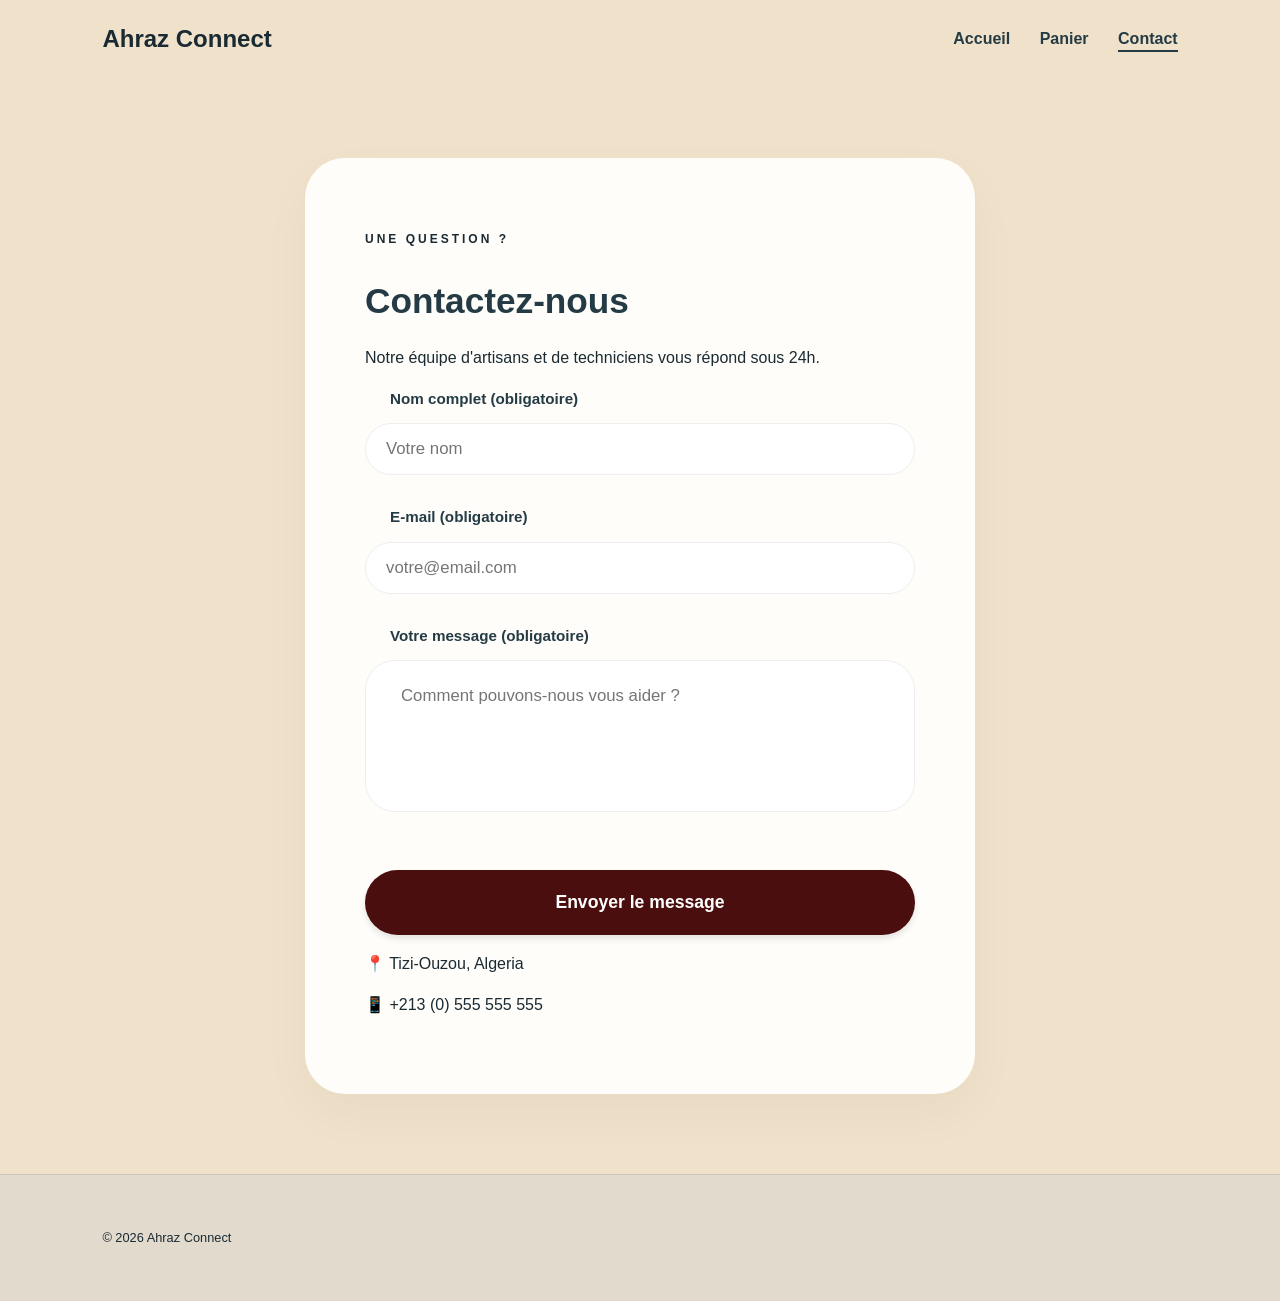
==== contact.html @ b3f805a6 "Add files via upload" ====
<!DOCTYPE html>
<html lang="fr">
<head>
    <meta charset="UTF-8">
    <meta name="viewport" content="width=device-width, initial-scale=1.0">
    <title>Ahraz Connect | Contact</title>
    <link rel="stylesheet" href="style.css"> </head>
<body>

    <header class="main-header">
        <div class="logo">Ahraz Connect</div>
        <nav class="nav-links">
            <a href="index.html">Accueil</a>
            <a href="panier.html">Panier</a>
            <a href="contact.html" class="active">Contact</a>
        </nav>
    </header>

    <main class="contact-container">
        <div class="contact-box">
            <p class="section-label">UNE QUESTION ?</p>
            <h1>Contactez-nous</h1>
            <p class="contact-intro">Notre équipe d'artisans et de techniciens vous répond sous 24h.</p>

            <form action="https://docs.google.com/forms/d/e/1FAIpQLSd2Mp45MvZSPIzPlOoyqnC7SRB7zeiR-UqpfzRh3BKKd49f9A/formResponse" method="POST">
                
                <div class="form-group">
                    <label>Nom complet <span>(obligatoire)</span></label>
                    <input type="text" name="entry.1020210725" placeholder="Votre nom" required>
                </div>

                <div class="form-group">
                    <label>E-mail <span>(obligatoire)</span></label>
                    <input type="email" name="entry.279054121" placeholder="votre@email.com" required>
                </div>

                <div class="form-group">
                    <label>Votre message <span>(obligatoire)</span></label>
                    <textarea name="entry.23351988" placeholder="Comment pouvons-nous vous aider ?" rows="5" required></textarea>
                </div>

                <button type="submit" class="btn-contact">Envoyer le message</button>
            </form>

            <div class="contact-footer">
                <p>📍 Tizi-Ouzou, Algeria</p>
                <p>📱 +213 (0) 555 555 555</p>
            </div>
        </div>
    </main>

    <footer class="main-footer">
        <p>© 2026 Ahraz Connect</p>
    </footer>

</body>
</html>
---- style.css ----
:root {
    --bg-cream: #f0e2ca;
    --dark-blue: #243b45;
    --deep-red: #4a0e0e;
    --text-light: #f3e5c9;
    --text-dark: #1a2a33;
    --another:#e2dacc;
}

body {
    font-family: 'Segoe UI', Tahoma, Geneva, Verdana, sans-serif;
    margin: 0;
    background-color: var(--another);
    color: var(--text-dark);
    line-height: 1.6;
}

/* Header */
.main-header {
    display: flex;
    justify-content: space-between;
    align-items: center;
    padding: 20px 8%;
    background-color: var(--bg-cream);
    position: sticky;
    top: 0;
    z-index: 1000;
}

.logo { font-weight: 900; font-size: 1.5rem; color: var(--text-dark); }

.nav-links a {
    text-decoration: none;
    color: var(--text-dark);
    margin-left: 25px;
    font-weight: 600;
    font-size: 1.2 rem;
}

/* Section Hero (Bleu Nuit) */
.hero {
    background-color: var(--dark-blue);
    color: var(--text-light);
    display: flex;
    align-items: center;
    padding: 80px 8%;
    min-height: 70vh;
    gap: 50px;
}

.hero-content { flex: 1; }
.hero-content h1 { font-size: 3.5rem; line-height: 1.1; margin: 15px 0; }
.hero-content h1 span { font-style: italic; font-weight: 300; }
.hero-content .subtitle { letter-spacing: 3px; font-size: 0.8rem; opacity: 0.8; }
.hero-content .description { max-width: 500px; margin-bottom: 40px; opacity: 0.9; }

.hero-image { flex: 1; display: flex; justify-content: center; }
.hero-image img { 
    max-width: 100%; 
    border-radius: 20px; 
    box-shadow: 0 20px 40px rgba(0,0,0,0.3);
}

/* Boutons */
.cta-light {
    background-color: var(--text-light);
    color: var(--deep-red);
    padding: 15px 35px;
    border-radius: 50px;
    text-decoration: none;
    font-weight: bold;
}

.cta-dark {
    background-color: var(--deep-red);
    color:white;
    padding: 18px 45px;
    border-radius: 50px;
    text-decoration: none;
    font-weight: bold;
    display: inline-block;
}

/* Features */
.features {
    padding: 80px 8%;
    text-align: center;
}

.features h2 { font-size: 2.5rem; margin-bottom: 50px; }

.features-grid {
    display: flex;
    gap: 30px;
    justify-content: center;
}

.feature-card {
    background: rgba(255, 255, 255, 0.4);
    padding: 40px;
    border-radius: 15px;
    flex: 1;
    transition: transform 0.3s;
}

.feature-card:hover { transform: translateY(-10px); }
.feature-card h3 { color: var(--deep-red); margin-bottom: 15px; }

/* CTA Final */
.cta-final {
    text-align: center;
    padding: 100px 8%;
    background: linear-gradient(to bottom, var(--bg-cream), #dfc695);
}

.cta-final h2 { font-size: 3rem; margin-bottom: 10px; }

/* Footer */
.main-footer {
    display: flex;
    justify-content: space-between;
    padding: 40px 8%;
    font-size: 0.8rem;
    border-top: 1px solid rgba(0,0,0,0.1);
}

.main-footer a { color: var(--text-dark); text-decoration: none; }

/* Responsive */
@media (max-width: 900px) {
    .hero { flex-direction: column; text-align: center; }
    .features-grid { flex-direction: column; }
}
/* --- PAGE CONTACT PREMIUM --- */

.contact-container {
    display: flex;
    justify-content: center;
    align-items: center;
    padding: 80px 20px;
    background-color: var(--bg-cream);
}

.contact-box {
    background: #fffdf9;
    max-width: 550px;
    width: 100%;
    padding: 60px;
    border-radius: 40px;
    box-shadow: 0 20px 50px rgba(0,0,0,0.04);
}

/* Titres */
.contact-box h1 {
    font-size: 2.2rem;
    font-weight: 800;
    margin-bottom: 10px;
    color: var(--dark-blue);
}

.section-label {
    letter-spacing: 3px;
    font-size: 0.75rem;
    font-weight: bold;
    color: var(--taupe);
    margin-bottom: 10px;
}

/* Style des cases (Inputs) */
.contact-box .form-group {
    margin-bottom: 30px;
    text-align: left;
}

.contact-box label {
    display: block;
    margin-left: 25px; /* Aligné avec le début du texte dans l'arrondi */
    margin-bottom: 12px;
    font-weight: 600;
    font-size: 0.95rem;
    color: var(--dark-blue);
}

.contact-box input[type="text"], 
.contact-box input[type="email"] {
    width: 100%;
    padding: 15px 20px; /* Très haut et large comme sur l'image */
    border-radius: 60px; /* Arrondi total "pilule" */
    border: 1.5px solid #eee;
    background-color: #ffffff;
    font-size: 1.05rem;
    box-sizing: border-box;
    outline: none;
    transition: all 0.3s ease;
}

.contact-box textarea {
    width: 100%;
    padding: 25px 35px;
    border-radius: 30px; /* Moins arrondi pour le bloc message */
    border: 1.5px solid #eee;
    background-color: #ffffff;
    font-size: 1.05rem;
    font-family: inherit;
    resize: none;
    box-sizing: border-box;
    outline: none;
    transition: all 0.3s ease;
}

/* Focus : quand on clique dans la case */
.contact-box input:focus, 
.contact-box textarea:focus {
    border-color: var(--taupe);
    background-color: #fff;
    box-shadow: 0 10px 20px rgba(0,0,0,0.02);
}

/* Bouton Envoyer */
.btn-contact {
    width: 100%;
    background-color: var(--deep-red);
    color: white;
    padding: 22px;
    border: none;
    border-radius: 60px;
    font-size: 1.1rem;
    font-weight: bold;
    margin-top: 20px;
    cursor: pointer;
    transition: transform 0.2s;
   
}

.btn-contact:hover {
    transform: translateY(-3px);
    background-color: var(--deep-red);
}
/* --- STYLE UNIFORME POUR TOUS LES BOUTONS --- */

/* Style de base (État repos) */
.cta-light, .cta-dark, .btn-valider, .btn-submit, .btn-contact {
    display: inline-block;
    cursor: pointer; /* Force l'apparition de la main au survol */
    border: none;
    text-decoration: none;
    text-align: center;
    transition: all 0.3s cubic-bezier(0.4, 0, 0.2, 1); /* Animation fluide */
    box-shadow: 0 4px 6px rgba(0, 0, 0, 0.1); /* Ombre légère */
}

/* Effet au survol (Hover) */
.cta-light:hover, .cta-dark:hover, .btn-valider:hover, .btn-submit:hover, .btn-contact:hover {
    transform: translateY(-3px); /* Le bouton monte légèrement */
    box-shadow: 0 10px 20px rgba(0, 0, 0, 0.15); /* L'ombre s'agrandit */
    filter: brightness(1.1); /* Le bouton s'éclaire légèrement */
}

/* Effet au clic (Active) */
.cta-light:active, .cta-dark:active, .btn-valider:active, .btn-submit:active, .btn-contact:active {
    transform: translateY(-1px); /* Le bouton redescend un peu */
    box-shadow: 0 5px 10px rgba(0, 0, 0, 0.1);
}

/* --- EFFET HOVER SUR LE MENU DE NAVIGATION --- */

.nav-links a {
    text-decoration: none;
    color: var(--dark-blue);
    font-weight: 600;
    margin-left: 25px;
    position: relative; /* Nécessaire pour l'animation de la barre */
    transition: color 0.3s ease;
    padding: 5px 0;
}

/* Changement de couleur au survol */
.nav-links a:hover {
    color: var(--dark-blue); /* Le lien devient bordeaux au survol */
}

/* Création de la petite barre animée sous le lien */
.nav-links a::after {
    content: "";
    position: absolute;
    width: 0;
    height: 2px;
    bottom: 0;
    left: 0;
    background-color: var(--dark-blue);
    transition: width 0.3s ease; /* Animation de la gauche vers la droite */
}

/* La barre s'allonge au survol */
.nav-links a:hover::after {
    width: 100%;
}

/* Style pour la page active (celle où l'on se trouve) */
.nav-links a.active {
    color: var(--dark-blue);
}

.nav-links a.active::after {
    width: 100%; /* La barre reste pleine sur la page active */
}
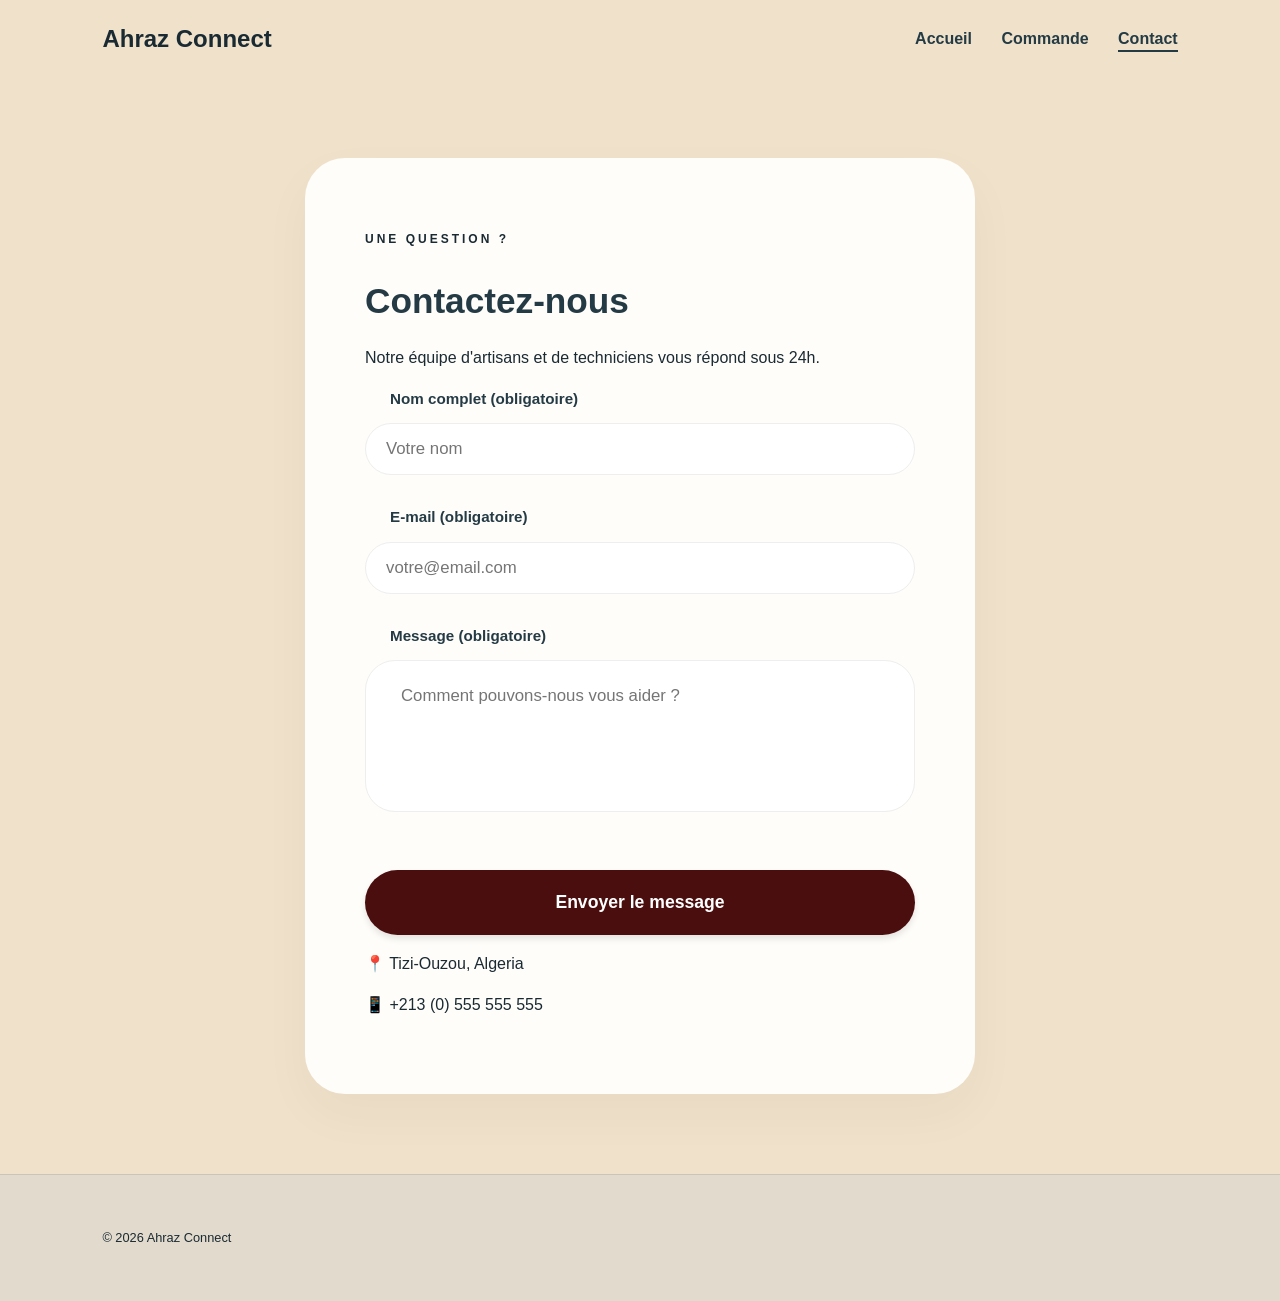
==== commit 30de1f09: "Update contact form and navigation links" ====
--- a/contact.html
+++ b/contact.html
@@ -11,7 +11,7 @@
         <div class="logo">Ahraz Connect</div>
         <nav class="nav-links">
             <a href="index.html">Accueil</a>
-            <a href="panier.html">Panier</a>
+            <a href="commande.html">Commande</a>
             <a href="contact.html" class="active">Contact</a>
         </nav>
     </header>
@@ -35,8 +35,8 @@
                 </div>
 
                 <div class="form-group">
-                    <label>Votre message <span>(obligatoire)</span></label>
-                    <textarea name="entry.23351988" placeholder="Comment pouvons-nous vous aider ?" rows="5" required></textarea>
+                    <label>Message <span>(obligatoire)</span></label>
+                    <textarea name="entry.769502270" placeholder="Comment pouvons-nous vous aider ?" rows="5" required></textarea>
                 </div>
 
                 <button type="submit" class="btn-contact">Envoyer le message</button>
@@ -54,4 +54,4 @@
     </footer>
 
 </body>
-</html>+</html>
